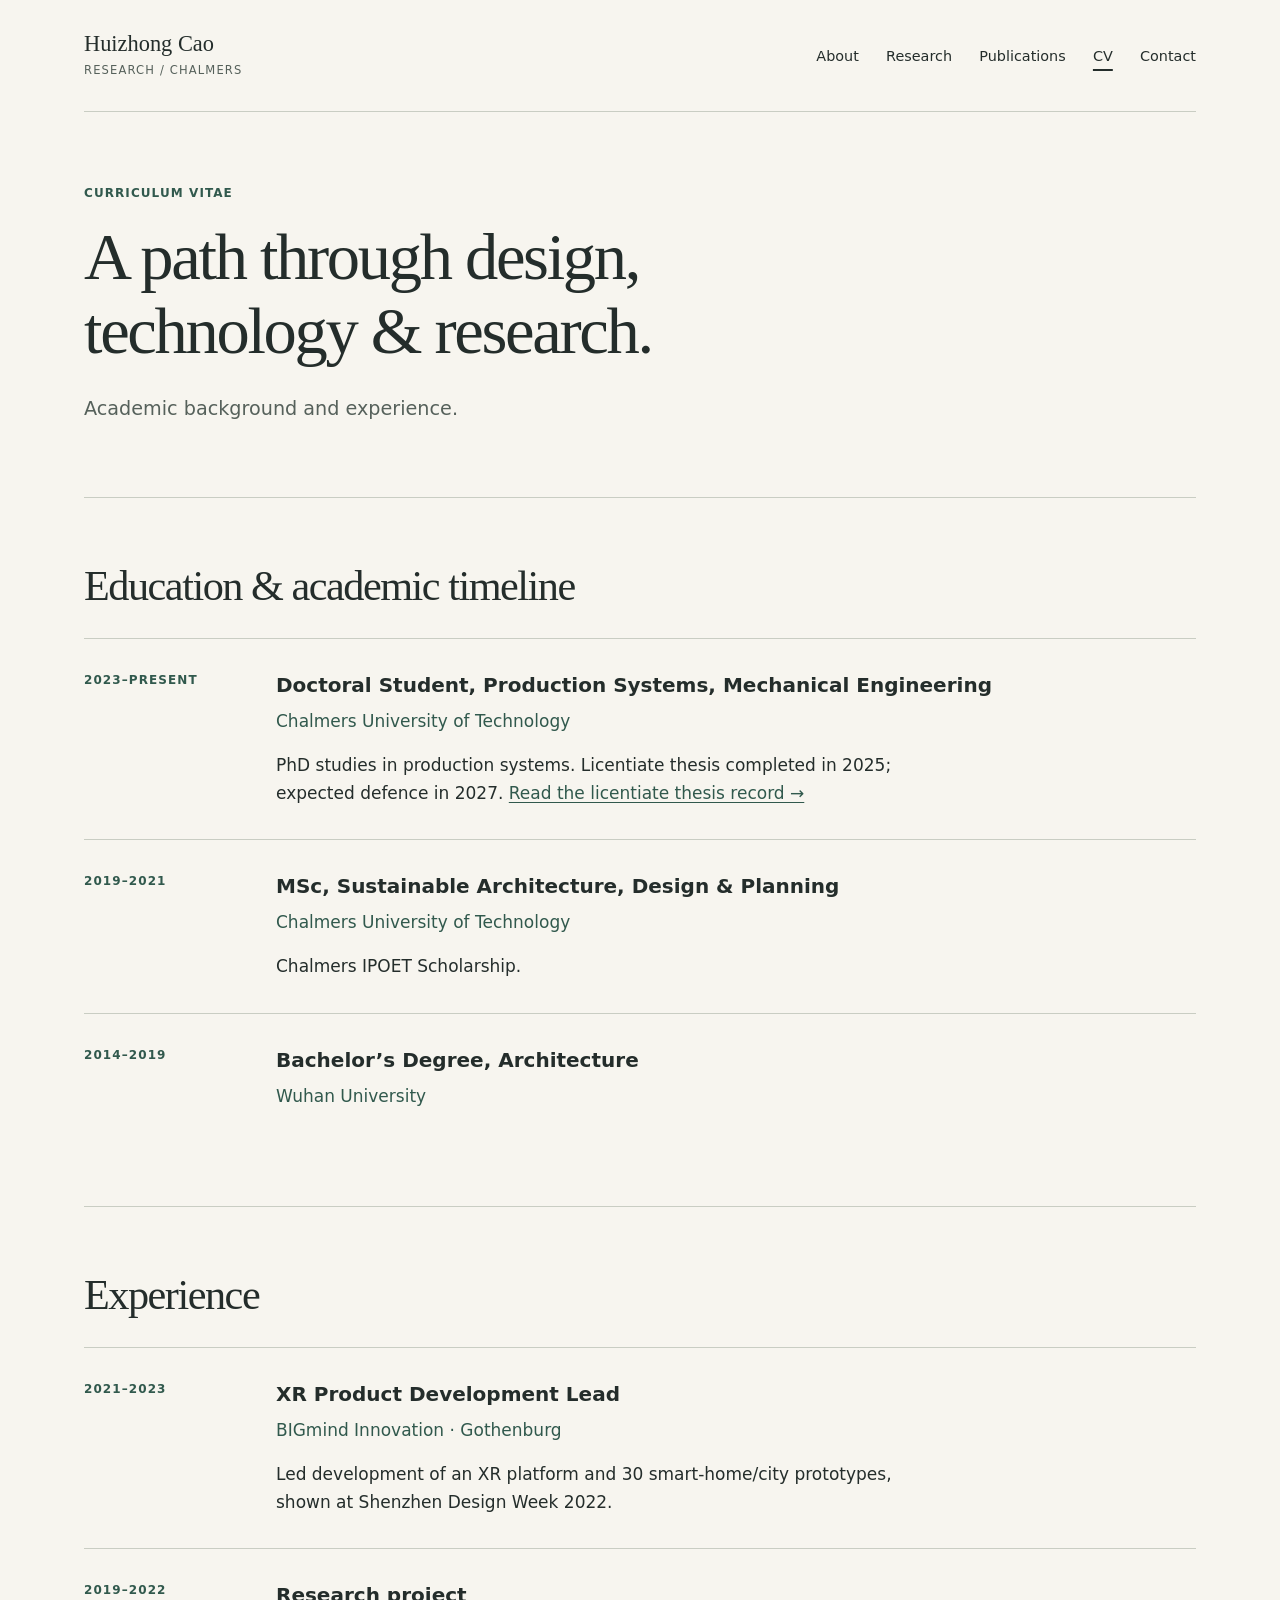
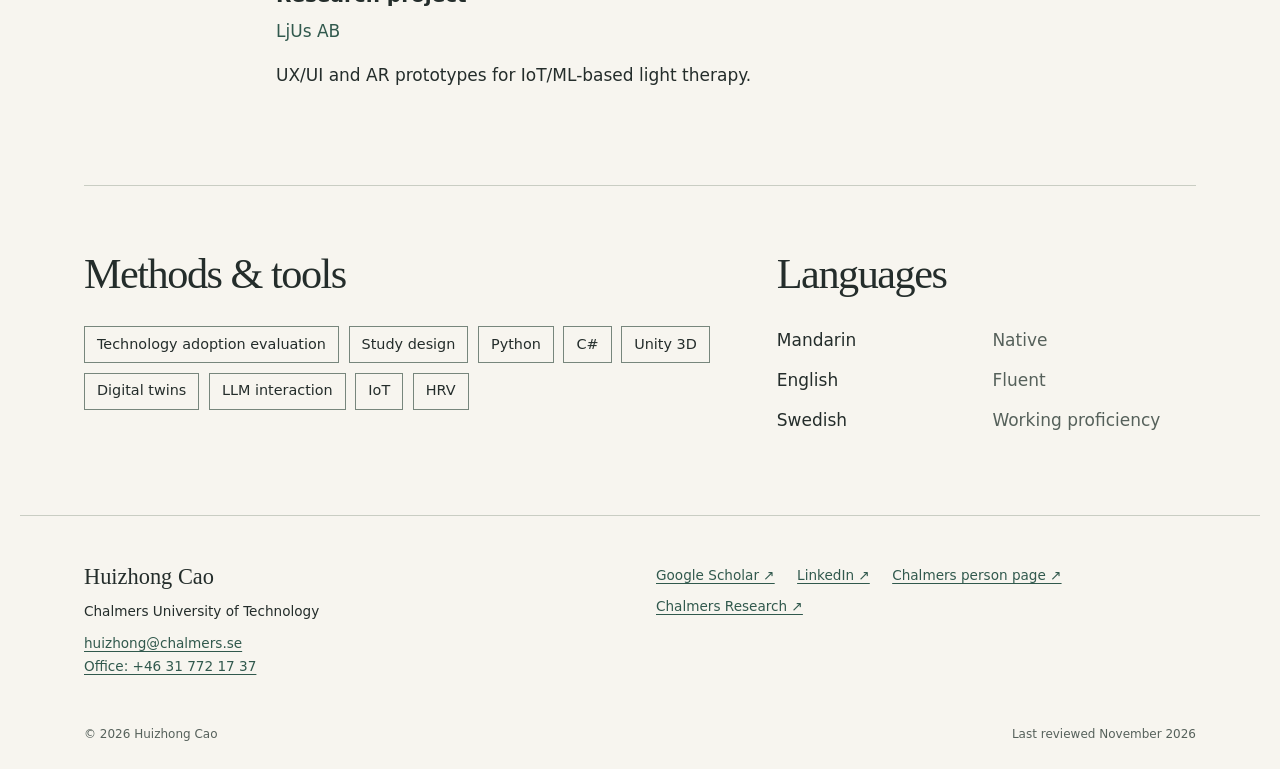
==== cv/index.html @ 4c6e6de2 "Redesign academic website as a lighter multi-page site" ====
<!doctype html>
<html lang="en"><head><meta charset="utf-8"><meta name="viewport" content="width=device-width, initial-scale=1">
<title>CV | Huizhong Cao</title><meta name="description" content="Huizhong Cao’s academic timeline, education, research and XR development experience, methods and languages."><link rel="canonical" href="https://diamondcao1996.github.io/cv/">
<meta property="og:title" content="CV | Huizhong Cao"><meta property="og:description" content="Huizhong Cao’s academic timeline, education, research and XR development experience, methods and languages."><meta property="og:url" content="https://diamondcao1996.github.io/cv/"><meta property="og:type" content="website"><meta property="og:image" content="https://diamondcao1996.github.io/assets/huizhong-cao.jpg"><meta property="og:image:alt" content="Portrait of Huizhong Cao">
<link rel="icon" href="/favicon.ico" sizes="32x32">
<link rel="stylesheet" href="/assets/site.css"><script src="/assets/site.js" defer></script><script type="application/ld+json">{"@context": "https://schema.org", "@graph": [{"@type": "Person", "@id": "https://diamondcao1996.github.io/#person", "name": "Huizhong Cao", "url": "https://diamondcao1996.github.io/", "image": "https://diamondcao1996.github.io/assets/huizhong-cao.jpg", "jobTitle": "Doctoral Student, Production Systems, Mechanical Engineering", "affiliation": {"@type": "Organization", "name": "Chalmers University of Technology"}, "email": "mailto:huizhong@chalmers.se", "sameAs": ["https://scholar.google.com/citations?user=7JIwY8oAAAAJ&hl=en", "https://www.linkedin.com/in/huizhongcao/", "https://www.chalmers.se/en/persons/huizhong/", "https://research.chalmers.se/en/person/huizhong"]}, {"@type": "WebSite", "url": "https://diamondcao1996.github.io/", "name": "Huizhong Cao"}]}</script></head>
<body><a class="skip-link" href="#main">Skip to content</a><header class="site-header"><div class="header-inner"><a class="brand" href="/">Huizhong Cao<span>Research / Chalmers</span></a><button class="menu-toggle" type="button" aria-expanded="false" aria-controls="primary-nav" hidden>Menu</button><nav id="primary-nav" aria-label="Main navigation"><ul><li><a href="/">About</a></li><li><a href="/research/">Research</a></li><li><a href="/publications/">Publications</a></li><li><a href="/cv/" aria-current="page">CV</a></li><li><a href="/#contact">Contact</a></li></ul></nav></div></header>
<main id="main" tabindex="-1"><section class="page-intro"><p class="eyebrow">Curriculum vitae</p><h1>A path through design,<br>technology &amp; research.</h1><p class="lead">Academic background and experience.</p></section><section class="section"><h2>Education &amp; academic timeline</h2><ol class="timeline"><li class="timeline-entry"><p class="eyebrow">2023–present</p><div><h3>Doctoral Student, Production Systems, Mechanical Engineering</h3><p class="organization">Chalmers University of Technology</p><p>PhD studies in production systems. Licentiate thesis completed in 2025; expected defence in 2027. <a href="https://research.chalmers.se/en/publication/548277">Read the licentiate thesis record →</a></p></div></li><li class="timeline-entry"><p class="eyebrow">2019–2021</p><div><h3>MSc, Sustainable Architecture, Design &amp; Planning</h3><p class="organization">Chalmers University of Technology</p><p>Chalmers IPOET Scholarship.</p></div></li><li class="timeline-entry"><p class="eyebrow">2014–2019</p><div><h3>Bachelor’s Degree, Architecture</h3><p class="organization">Wuhan University</p></div></li></ol></section><section class="section"><h2>Experience</h2><ol class="timeline"><li class="timeline-entry"><p class="eyebrow">2021–2023</p><div><h3>XR Product Development Lead</h3><p class="organization">BIGmind Innovation · Gothenburg</p><p>Led development of an XR platform and 30 smart-home/city prototypes, shown at Shenzhen Design Week 2022.</p></div></li><li class="timeline-entry"><p class="eyebrow">2019–2022</p><div><h3>Research project</h3><p class="organization">LjUs AB</p><p>UX/UI and AR prototypes for IoT/ML-based light therapy.</p></div></li></ol></section><section class="section skills"><div><h2>Methods &amp; tools</h2><ul class="skill-list"><li>Technology adoption evaluation</li><li>Study design</li><li>Python</li><li>C#</li><li>Unity 3D</li><li>Digital twins</li><li>LLM interaction</li><li>IoT</li><li>HRV</li></ul></div><div><h2>Languages</h2><dl><dt>Mandarin</dt><dd>Native</dd><dt>English</dt><dd>Fluent</dd><dt>Swedish</dt><dd>Working proficiency</dd></dl></div></section></main>
<footer class="site-footer"><div class="footer-grid"><div><a class="brand" href="/">Huizhong Cao</a><p>Chalmers University of Technology</p><a href="mailto:huizhong@chalmers.se">huizhong@chalmers.se</a><br><a href="tel:+46317721737">Office: +46 31 772 17 37</a></div><div><ul class="link-list"><li><a href="https://scholar.google.com/citations?user=7JIwY8oAAAAJ&amp;hl=en">Google Scholar ↗</a></li><li><a href="https://www.linkedin.com/in/huizhongcao/">LinkedIn ↗</a></li><li><a href="https://www.chalmers.se/en/persons/huizhong/">Chalmers person page ↗</a></li><li><a href="https://research.chalmers.se/en/person/huizhong">Chalmers Research ↗</a></li></ul></div></div><div class="footer-bottom"><span>© 2026 Huizhong Cao</span><span>Last reviewed November 2026</span></div></footer></body></html>
---- assets/site.css ----
:root{--paper:#f7f5ef;--ink:#242d2b;--muted:#56615b;--accent:#31594d;--line:#c9cdc3;--wash:#e9ede4}*{box-sizing:border-box}html{scroll-behavior:smooth;scroll-padding-top:2rem}body{margin:0;background:var(--paper);color:var(--ink);font:17px/1.65 system-ui,-apple-system,BlinkMacSystemFont,"Segoe UI",sans-serif}a{color:var(--accent);text-underline-offset:.2em;text-decoration-thickness:1px}a:hover{text-decoration-thickness:2px}a,button{touch-action:manipulation}a:focus-visible,button:focus-visible{outline:3px solid #98501c;outline-offset:5px}main:focus{outline:none}h1,h2,h3,h4,p,figure{margin:0}p+p{margin-top:1rem}h1,h2{font-family:Georgia,"Times New Roman",serif;font-weight:400;letter-spacing:-.035em;line-height:1.12}h1{font-size:clamp(2.65rem,5.2vw,4.75rem)}h2{font-size:clamp(2rem,3.3vw,3rem);margin-bottom:1.8rem}h3{font-size:1.25rem;line-height:1.4;font-weight:550}h4{font-size:1.2rem;line-height:1.5;font-weight:550}.site-header,main,.site-footer{max-width:1240px;margin:auto;padding-inline:clamp(1.25rem,5vw,4rem)}.header-inner{display:flex;align-items:center;justify-content:space-between;gap:2rem;min-height:112px;border-bottom:1px solid var(--line)}.brand{font:1.4rem Georgia,serif;text-decoration:none;color:var(--ink);white-space:nowrap}.brand span{display:block;font: .72rem/1.7 system-ui,sans-serif;letter-spacing:.1em;text-transform:uppercase;color:var(--muted);margin-top:.25rem}nav ul{display:flex;gap:1.7rem;list-style:none;padding:0;margin:0}nav a{font-size:.9rem;text-decoration:none;color:var(--ink);padding-block:.5rem}nav a[aria-current]{text-decoration:underline;text-decoration-thickness:2px;text-underline-offset:.5rem}.skip-link{position:absolute;top:0;left:1rem;transform:translateY(-150%);padding:.7rem 1rem;background:var(--ink);color:white;z-index:10}.skip-link:focus{transform:none}.hero{display:grid;grid-template-columns:1.65fr 1fr;gap:4rem;align-items:center;padding-block:5.5rem}.eyebrow{font-size:.75rem;font-weight:650;text-transform:uppercase;letter-spacing:.09em;color:var(--accent);margin-bottom:1rem}.lead{font-size:1.2rem;line-height:1.6;max-width:42rem;margin-top:1.6rem;color:var(--muted)}.role{font-size:.9rem;max-width:34rem;margin-top:1.5rem}.actions{display:flex;align-items:center;gap:1.5rem;flex-wrap:wrap;margin-top:2rem;font-size:.9rem}.button{display:inline-flex;gap:2rem;background:var(--accent);color:white;padding:.85rem 1.1rem;text-decoration:none}.portrait img{display:block;width:100%;height:auto;border-radius:48% 48% 2px 2px}.portrait figcaption{font-size:.75rem;color:var(--muted);margin-top:1rem}.section{padding-block:4rem;border-top:1px solid var(--line)}.about{display:grid;grid-template-columns:1fr 1fr;column-gap:4rem}.about>.eyebrow{grid-column:1/-1}.prose{max-width:48rem}.prose p{margin-bottom:1.2rem}.themes{display:grid;grid-template-columns:repeat(3,1fr);gap:2.5rem;margin-top:2.5rem}.themes h3{margin:1rem 0}.themes p{color:var(--muted);font-size:.95rem}.number{font:italic 1.5rem Georgia,serif;color:var(--accent)}.section-heading{display:flex;justify-content:space-between;align-items:baseline;gap:2rem}.section-heading>a{font-size:.9rem}.publication{padding-block:2rem;border-bottom:1px solid var(--line);max-width:58rem}.publication:last-child{border-bottom:0}.publication h3{font-family:Georgia,serif;font-weight:400;font-size:1.45rem;line-height:1.4;max-width:52rem}.authors{margin-top:.8rem;font-size:.95rem}.venue{font-size:.9rem;font-style:italic;color:var(--muted);margin-top:.3rem}.record-links{display:flex;gap:1.5rem;flex-wrap:wrap;font-size:.85rem;margin-top:1rem}.note{font-size:.9rem;border-left:3px solid var(--accent);padding-left:1rem;margin-top:1rem;color:var(--muted)}.contact{display:grid;grid-template-columns:1fr 1fr;gap:4rem}.contact p{max-width:28rem}.contact-email{font:clamp(1.2rem,2.4vw,1.8rem) Georgia,serif;overflow-wrap:anywhere}.link-list{display:flex;flex-wrap:wrap;gap:.5rem 1.4rem;list-style:none;padding:0;font-size:.85rem;margin-top:1.5rem}.site-footer{padding-block:3rem 1.5rem;border-top:1px solid var(--line);font-size:.85rem}.footer-grid{display:grid;grid-template-columns:1fr 1fr;gap:2rem}.footer-grid p{margin:.6rem 0}.footer-grid .link-list{margin-top:0;align-content:start}.footer-bottom{display:flex;justify-content:space-between;gap:1rem;color:var(--muted);font-size:.75rem;margin-top:3rem}.page-intro{padding-block:4.5rem}.page-intro .prose{margin-top:1.5rem;color:var(--muted)}.year-nav{display:flex;gap:2rem;margin-top:2rem}.year-nav a{text-decoration:underline}.group-heading{margin-top:3rem;margin-bottom:1rem;font-family:Georgia,serif;font-size:1.7rem}.projects{display:grid;grid-template-columns:1fr 1fr;gap:1.5rem}.project{padding:1.6rem;background:var(--wash);border-top:2px solid var(--accent)}.project h4{margin-bottom:1rem}.project h4 a{text-decoration:none;color:var(--ink)}.project h4 a:hover{text-decoration:underline}.project p:not(.eyebrow){font-size:.85rem}.muted{color:var(--muted)}.timeline{list-style:none;margin:0;padding:0}.timeline-entry{display:grid;grid-template-columns:160px 1fr;gap:2rem;border-top:1px solid var(--line);padding-block:2rem}.timeline-entry p:not(.eyebrow){max-width:42rem}.organization{color:var(--accent);margin-top:.5rem}.skills{display:grid;grid-template-columns:1.5fr 1fr;gap:4rem}.skill-list{display:flex;flex-wrap:wrap;gap:.6rem;list-style:none;padding:0}.skill-list li{border:1px solid #77867c;padding:.35rem .75rem;font-size:.9rem}dl{display:grid;grid-template-columns:1fr 1fr;gap:.75rem}dd{margin:0;color:var(--muted)}.menu-toggle{font:inherit;border:1px solid var(--accent);background:transparent;color:var(--ink);padding:.5rem .8rem;min-height:44px}
@media(max-width:900px){nav ul{gap:1rem}.hero{gap:2rem}.about,.contact{gap:2rem}.themes{gap:1.5rem}.hero h1{font-size:3rem}}
@media(max-width:700px){.header-inner{flex-wrap:wrap;gap:1rem;min-height:96px;padding-block:1rem}.brand{font-size:1.25rem}.menu-toggle:not([hidden]){display:block}#primary-nav{width:100%}#primary-nav ul{flex-wrap:wrap;gap:.5rem 1.5rem;padding-bottom:.5rem}#primary-nav a{display:block}.hero{grid-template-columns:1fr;padding-block:3rem;gap:2.5rem}.hero h1{font-size:clamp(2.65rem,10vw,3.8rem)}.portrait{max-width:340px;width:85%;justify-self:center}.section{padding-block:2.8rem}.about,.themes,.contact,.projects,.footer-grid,.skills{grid-template-columns:1fr}.themes{gap:2rem}.section-heading{display:block}.section-heading>a{display:inline-block;margin-bottom:1rem}.timeline-entry{grid-template-columns:1fr;gap:.25rem}.page-intro{padding-block:3rem}.footer-bottom{flex-direction:column;gap:.3rem}.contact{gap:2rem}.skills{gap:2rem}}
@media(prefers-reduced-motion:reduce){html{scroll-behavior:auto}*,*::before,*::after{animation:none!important;transition:none!important}}
@media print{.menu-toggle,.site-header nav,.skip-link{display:none!important}.hero{padding-block:2rem}.section{break-inside:avoid}body{font-size:11pt;background:white}.site-footer{margin-top:2rem}.page-intro{padding-block:2rem}a{color:inherit}}
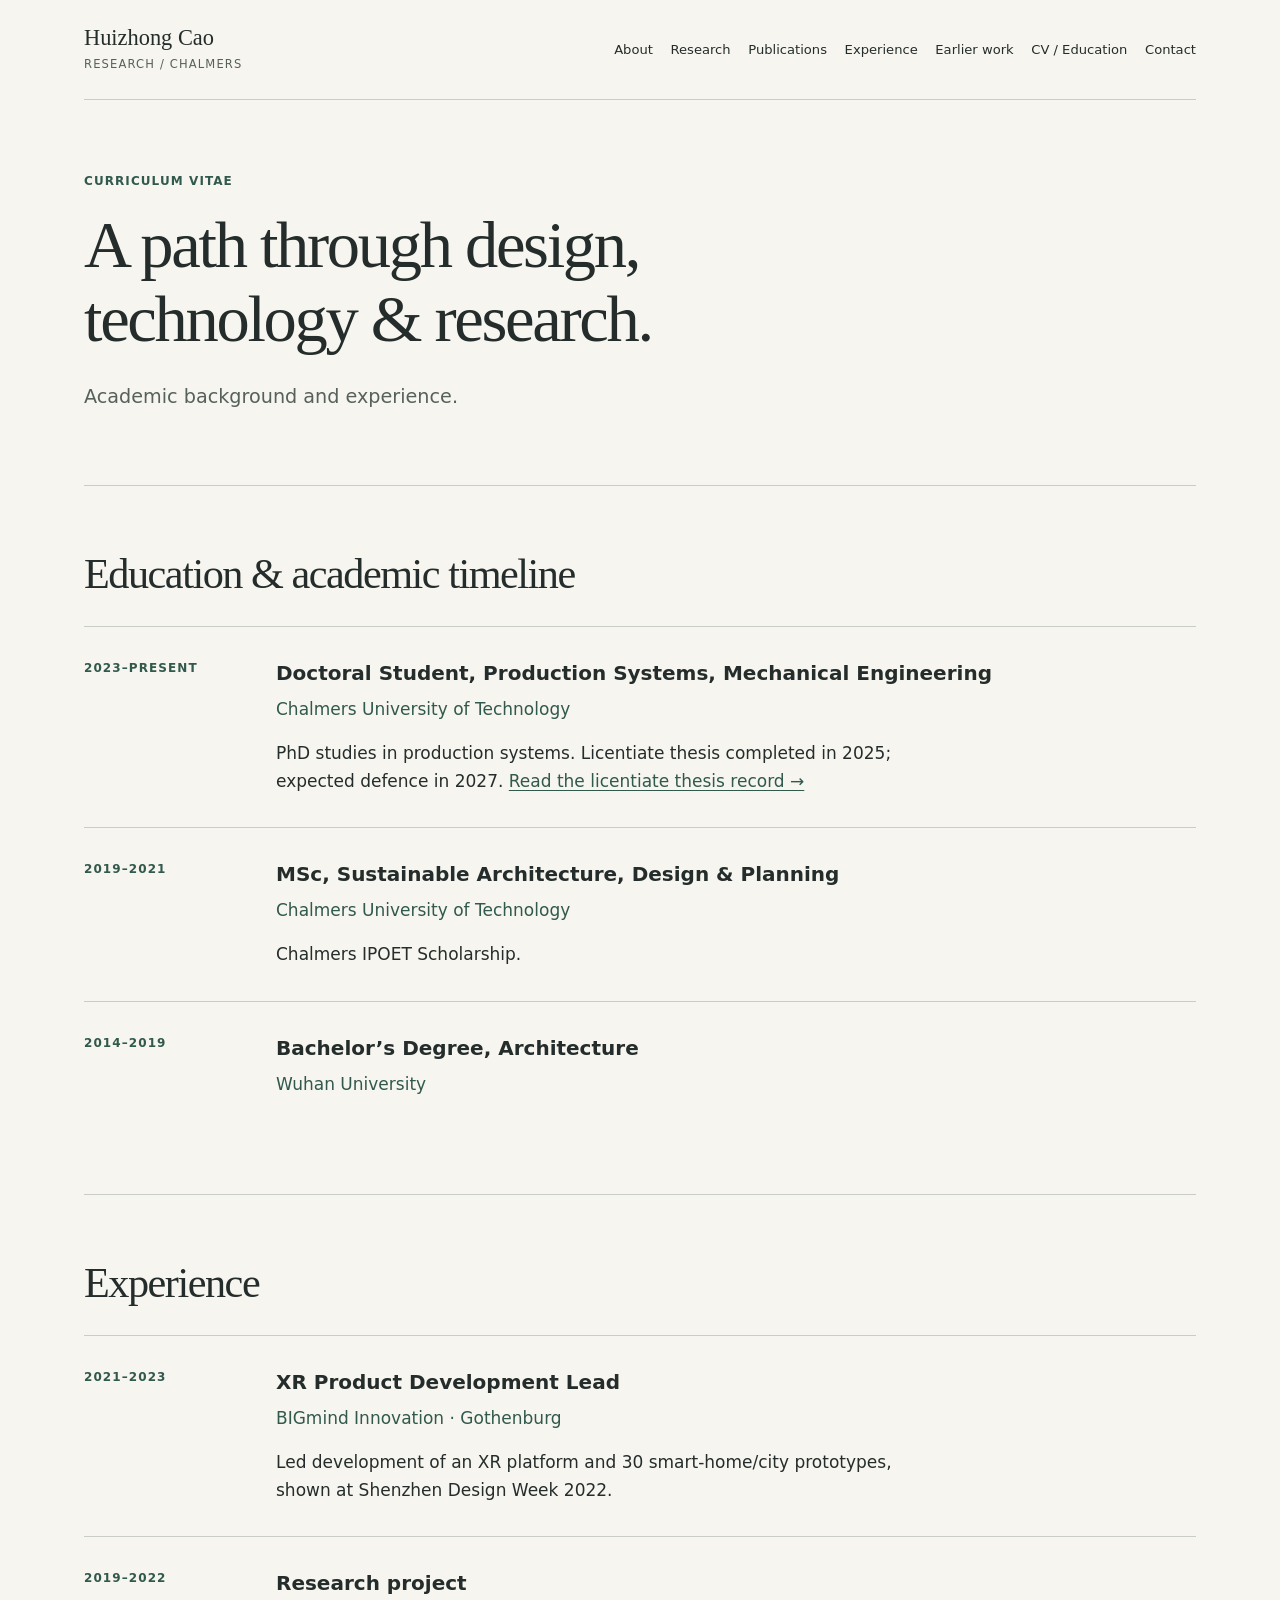
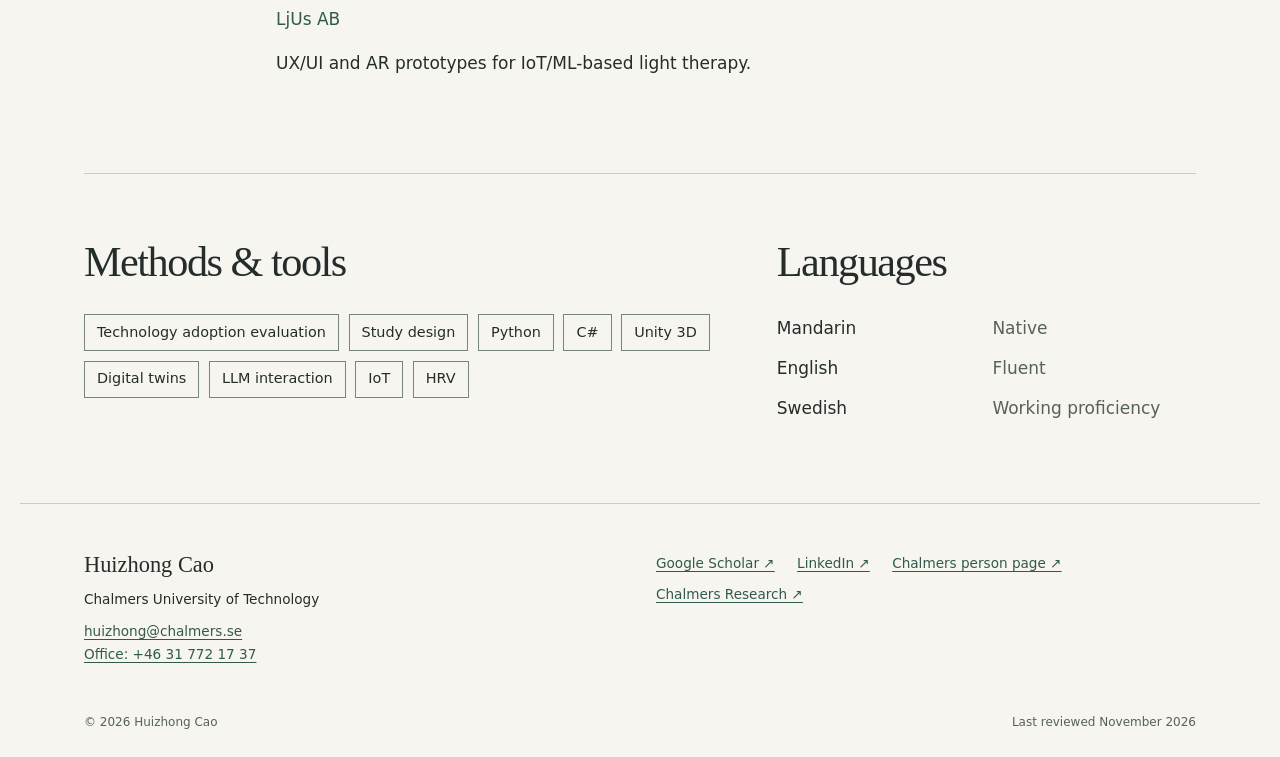
==== commit 6e5089f0: "Publish one-scroll academic homepage Combine research, publications, experience, earlier work, and C" ====
--- a/cv/index.html
+++ b/cv/index.html
@@ -1,9 +1,10 @@
-<!doctype html>
-<html lang="en"><head><meta charset="utf-8"><meta name="viewport" content="width=device-width, initial-scale=1">
-<title>CV | Huizhong Cao</title><meta name="description" content="Huizhong Cao’s academic timeline, education, research and XR development experience, methods and languages."><link rel="canonical" href="https://diamondcao1996.github.io/cv/">
-<meta property="og:title" content="CV | Huizhong Cao"><meta property="og:description" content="Huizhong Cao’s academic timeline, education, research and XR development experience, methods and languages."><meta property="og:url" content="https://diamondcao1996.github.io/cv/"><meta property="og:type" content="website"><meta property="og:image" content="https://diamondcao1996.github.io/assets/huizhong-cao.jpg"><meta property="og:image:alt" content="Portrait of Huizhong Cao">
-<link rel="icon" href="/favicon.ico" sizes="32x32">
-<link rel="stylesheet" href="/assets/site.css"><script src="/assets/site.js" defer></script><script type="application/ld+json">{"@context": "https://schema.org", "@graph": [{"@type": "Person", "@id": "https://diamondcao1996.github.io/#person", "name": "Huizhong Cao", "url": "https://diamondcao1996.github.io/", "image": "https://diamondcao1996.github.io/assets/huizhong-cao.jpg", "jobTitle": "Doctoral Student, Production Systems, Mechanical Engineering", "affiliation": {"@type": "Organization", "name": "Chalmers University of Technology"}, "email": "mailto:huizhong@chalmers.se", "sameAs": ["https://scholar.google.com/citations?user=7JIwY8oAAAAJ&hl=en", "https://www.linkedin.com/in/huizhongcao/", "https://www.chalmers.se/en/persons/huizhong/", "https://research.chalmers.se/en/person/huizhong"]}, {"@type": "WebSite", "url": "https://diamondcao1996.github.io/", "name": "Huizhong Cao"}]}</script></head>
-<body><a class="skip-link" href="#main">Skip to content</a><header class="site-header"><div class="header-inner"><a class="brand" href="/">Huizhong Cao<span>Research / Chalmers</span></a><button class="menu-toggle" type="button" aria-expanded="false" aria-controls="primary-nav" hidden>Menu</button><nav id="primary-nav" aria-label="Main navigation"><ul><li><a href="/">About</a></li><li><a href="/research/">Research</a></li><li><a href="/publications/">Publications</a></li><li><a href="/cv/" aria-current="page">CV</a></li><li><a href="/#contact">Contact</a></li></ul></nav></div></header>
-<main id="main" tabindex="-1"><section class="page-intro"><p class="eyebrow">Curriculum vitae</p><h1>A path through design,<br>technology &amp; research.</h1><p class="lead">Academic background and experience.</p></section><section class="section"><h2>Education &amp; academic timeline</h2><ol class="timeline"><li class="timeline-entry"><p class="eyebrow">2023–present</p><div><h3>Doctoral Student, Production Systems, Mechanical Engineering</h3><p class="organization">Chalmers University of Technology</p><p>PhD studies in production systems. Licentiate thesis completed in 2025; expected defence in 2027. <a href="https://research.chalmers.se/en/publication/548277">Read the licentiate thesis record →</a></p></div></li><li class="timeline-entry"><p class="eyebrow">2019–2021</p><div><h3>MSc, Sustainable Architecture, Design &amp; Planning</h3><p class="organization">Chalmers University of Technology</p><p>Chalmers IPOET Scholarship.</p></div></li><li class="timeline-entry"><p class="eyebrow">2014–2019</p><div><h3>Bachelor’s Degree, Architecture</h3><p class="organization">Wuhan University</p></div></li></ol></section><section class="section"><h2>Experience</h2><ol class="timeline"><li class="timeline-entry"><p class="eyebrow">2021–2023</p><div><h3>XR Product Development Lead</h3><p class="organization">BIGmind Innovation · Gothenburg</p><p>Led development of an XR platform and 30 smart-home/city prototypes, shown at Shenzhen Design Week 2022.</p></div></li><li class="timeline-entry"><p class="eyebrow">2019–2022</p><div><h3>Research project</h3><p class="organization">LjUs AB</p><p>UX/UI and AR prototypes for IoT/ML-based light therapy.</p></div></li></ol></section><section class="section skills"><div><h2>Methods &amp; tools</h2><ul class="skill-list"><li>Technology adoption evaluation</li><li>Study design</li><li>Python</li><li>C#</li><li>Unity 3D</li><li>Digital twins</li><li>LLM interaction</li><li>IoT</li><li>HRV</li></ul></div><div><h2>Languages</h2><dl><dt>Mandarin</dt><dd>Native</dd><dt>English</dt><dd>Fluent</dd><dt>Swedish</dt><dd>Working proficiency</dd></dl></div></section></main>
-<footer class="site-footer"><div class="footer-grid"><div><a class="brand" href="/">Huizhong Cao</a><p>Chalmers University of Technology</p><a href="mailto:huizhong@chalmers.se">huizhong@chalmers.se</a><br><a href="tel:+46317721737">Office: +46 31 772 17 37</a></div><div><ul class="link-list"><li><a href="https://scholar.google.com/citations?user=7JIwY8oAAAAJ&amp;hl=en">Google Scholar ↗</a></li><li><a href="https://www.linkedin.com/in/huizhongcao/">LinkedIn ↗</a></li><li><a href="https://www.chalmers.se/en/persons/huizhong/">Chalmers person page ↗</a></li><li><a href="https://research.chalmers.se/en/person/huizhong">Chalmers Research ↗</a></li></ul></div></div><div class="footer-bottom"><span>© 2026 Huizhong Cao</span><span>Last reviewed November 2026</span></div></footer></body></html>+<!DOCTYPE html>
+
+<html lang="en"><head><meta charset="utf-8"/><meta content="width=device-width, initial-scale=1" name="viewport"/>
+<title>CV | Huizhong Cao</title><meta content="Huizhong Cao’s academic timeline, education, research and XR development experience, methods and languages." name="description"/><link href="https://diamondcao1996.github.io/cv/" rel="canonical"/>
+<meta content="CV | Huizhong Cao" property="og:title"/><meta content="Huizhong Cao’s academic timeline, education, research and XR development experience, methods and languages." property="og:description"/><meta content="https://diamondcao1996.github.io/cv/" property="og:url"/><meta content="website" property="og:type"/><meta content="https://diamondcao1996.github.io/assets/huizhong-cao.jpg" property="og:image"/><meta content="Portrait of Huizhong Cao" property="og:image:alt"/>
+<link href="/favicon.ico" rel="icon" sizes="32x32"/>
+<link href="/assets/site.css" rel="stylesheet"/><script defer="" src="/assets/site.js"></script><script type="application/ld+json">{"@context": "https://schema.org", "@graph": [{"@type": "Person", "@id": "https://diamondcao1996.github.io/#person", "name": "Huizhong Cao", "url": "https://diamondcao1996.github.io/", "image": "https://diamondcao1996.github.io/assets/huizhong-cao.jpg", "jobTitle": "Doctoral Student, Production Systems, Mechanical Engineering", "affiliation": {"@type": "Organization", "name": "Chalmers University of Technology"}, "email": "mailto:huizhong@chalmers.se", "sameAs": ["https://scholar.google.com/citations?user=7JIwY8oAAAAJ&hl=en", "https://www.linkedin.com/in/huizhongcao/", "https://www.chalmers.se/en/persons/huizhong/", "https://research.chalmers.se/en/person/huizhong"]}, {"@type": "WebSite", "url": "https://diamondcao1996.github.io/", "name": "Huizhong Cao"}]}</script></head>
+<body><a class="skip-link" href="#main">Skip to content</a><header class="site-header"><div class="header-inner"><a class="brand" href="/">Huizhong Cao<span>Research / Chalmers</span></a><button aria-controls="primary-nav" aria-expanded="false" class="menu-toggle" hidden="" type="button">Menu</button><nav aria-label="Main navigation" id="primary-nav"><ul><li><a href="/#about">About</a></li><li><a href="/#research">Research</a></li><li><a href="/#publications">Publications</a></li><li><a href="/#experience">Experience</a></li><li><a href="/#portfolio">Earlier work</a></li><li><a href="/#education">CV / Education</a></li><li><a href="/#contact">Contact</a></li></ul></nav></div></header>
+<main id="main" tabindex="-1"><section class="page-intro"><p class="eyebrow">Curriculum vitae</p><h1>A path through design,<br/>technology &amp; research.</h1><p class="lead">Academic background and experience.</p></section><section class="section"><h2>Education &amp; academic timeline</h2><ol class="timeline"><li class="timeline-entry"><p class="eyebrow">2023–present</p><div><h3>Doctoral Student, Production Systems, Mechanical Engineering</h3><p class="organization">Chalmers University of Technology</p><p>PhD studies in production systems. Licentiate thesis completed in 2025; expected defence in 2027. <a href="https://research.chalmers.se/en/publication/548277">Read the licentiate thesis record →</a></p></div></li><li class="timeline-entry"><p class="eyebrow">2019–2021</p><div><h3>MSc, Sustainable Architecture, Design &amp; Planning</h3><p class="organization">Chalmers University of Technology</p><p>Chalmers IPOET Scholarship.</p></div></li><li class="timeline-entry"><p class="eyebrow">2014–2019</p><div><h3>Bachelor’s Degree, Architecture</h3><p class="organization">Wuhan University</p></div></li></ol></section><section class="section"><h2>Experience</h2><ol class="timeline"><li class="timeline-entry"><p class="eyebrow">2021–2023</p><div><h3>XR Product Development Lead</h3><p class="organization">BIGmind Innovation · Gothenburg</p><p>Led development of an XR platform and 30 smart-home/city prototypes, shown at Shenzhen Design Week 2022.</p></div></li><li class="timeline-entry"><p class="eyebrow">2019–2022</p><div><h3>Research project</h3><p class="organization">LjUs AB</p><p>UX/UI and AR prototypes for IoT/ML-based light therapy.</p></div></li></ol></section><section class="section skills"><div><h2>Methods &amp; tools</h2><ul class="skill-list"><li>Technology adoption evaluation</li><li>Study design</li><li>Python</li><li>C#</li><li>Unity 3D</li><li>Digital twins</li><li>LLM interaction</li><li>IoT</li><li>HRV</li></ul></div><div><h2>Languages</h2><dl><dt>Mandarin</dt><dd>Native</dd><dt>English</dt><dd>Fluent</dd><dt>Swedish</dt><dd>Working proficiency</dd></dl></div></section></main>
+<footer class="site-footer"><div class="footer-grid"><div><a class="brand" href="/">Huizhong Cao</a><p>Chalmers University of Technology</p><a href="mailto:huizhong@chalmers.se">huizhong@chalmers.se</a><br/><a href="tel:+46317721737">Office: +46 31 772 17 37</a></div><div><ul class="link-list"><li><a href="https://scholar.google.com/citations?user=7JIwY8oAAAAJ&amp;hl=en">Google Scholar ↗</a></li><li><a href="https://www.linkedin.com/in/huizhongcao/">LinkedIn ↗</a></li><li><a href="https://www.chalmers.se/en/persons/huizhong/">Chalmers person page ↗</a></li><li><a href="https://research.chalmers.se/en/person/huizhong">Chalmers Research ↗</a></li></ul></div></div><div class="footer-bottom"><span>© 2026 Huizhong Cao</span><span>Last reviewed November 2026</span></div></footer></body></html>
--- a/assets/site.css
+++ b/assets/site.css
@@ -4,3 +4,32 @@
 @media(max-width:700px){.header-inner{flex-wrap:wrap;gap:1rem;min-height:96px;padding-block:1rem}.brand{font-size:1.25rem}.menu-toggle:not([hidden]){display:block}#primary-nav{width:100%}#primary-nav ul{flex-wrap:wrap;gap:.5rem 1.5rem;padding-bottom:.5rem}#primary-nav a{display:block}.hero{grid-template-columns:1fr;padding-block:3rem;gap:2.5rem}.hero h1{font-size:clamp(2.65rem,10vw,3.8rem)}.portrait{max-width:340px;width:85%;justify-self:center}.section{padding-block:2.8rem}.about,.themes,.contact,.projects,.footer-grid,.skills{grid-template-columns:1fr}.themes{gap:2rem}.section-heading{display:block}.section-heading>a{display:inline-block;margin-bottom:1rem}.timeline-entry{grid-template-columns:1fr;gap:.25rem}.page-intro{padding-block:3rem}.footer-bottom{flex-direction:column;gap:.3rem}.contact{gap:2rem}.skills{gap:2rem}}
 @media(prefers-reduced-motion:reduce){html{scroll-behavior:auto}*,*::before,*::after{animation:none!important;transition:none!important}}
 @media print{.menu-toggle,.site-header nav,.skip-link{display:none!important}.hero{padding-block:2rem}.section{break-inside:avoid}body{font-size:11pt;background:white}.site-footer{margin-top:2rem}.page-intro{padding-block:2rem}a{color:inherit}}
+/* One-page overview: compact records and a navigation that fits the full outline. */
+html{scroll-padding-top:8rem}
+[id]{scroll-margin-top:1rem}
+.site-header{position:sticky;top:0;z-index:5;background:var(--paper)}
+.header-inner{gap:1.5rem;min-height:100px}
+#primary-nav ul{gap:.35rem 1.1rem;flex-wrap:wrap;justify-content:flex-end}
+#primary-nav a{display:inline-block;font-size:.82rem}
+.hero-timeline{font-size:.8rem;color:var(--muted);margin-top:.8rem;max-width:35rem}
+.hero-timeline span{padding-inline:.25rem}
+.home-publications>.publication{padding-block:1.4rem;max-width:none}
+.home-publications>.publication h3{font-size:1.3rem}
+.library-intro{font-size:.9rem;max-width:52rem}
+.compact-year{display:grid;grid-template-columns:5rem minmax(0,1fr);column-gap:1.5rem;margin-top:2rem}
+.compact-year>h4{font:1.5rem Georgia,serif;padding-top:1.1rem}
+.publication-compact{grid-column:2;max-width:none;padding-block:1rem}
+.publication-compact h5{font:500 1rem/1.5 system-ui,sans-serif;margin:0;max-width:56rem}
+.publication-compact .eyebrow{font-size:.68rem;margin-bottom:.35rem}
+.publication-compact .authors,.publication-compact .venue{font-size:.8rem;margin-top:.3rem}
+.publication-compact .record-links{font-size:.8rem;margin-top:.4rem;gap:1rem}
+.publication-compact .note{font-size:.8rem;margin-top:.5rem}
+.more-link{margin-top:2rem;font-size:.9rem}
+.portfolio-grid{display:grid;grid-template-columns:repeat(2,minmax(0,1fr));gap:0 2rem;margin-top:2rem}
+.portfolio-card{padding:1.5rem 0;border-top:1px solid var(--line)}
+.portfolio-card h3{font:400 1.3rem/1.4 Georgia,serif}
+.portfolio-card p{font-size:.9rem;color:var(--muted);margin-top:.6rem;max-width:32rem}
+#experience .timeline-entry,#education .timeline-entry{padding-block:1.5rem}
+@media(min-width:701px) and (max-width:1050px){.header-inner{align-items:flex-start;padding-block:1rem}#primary-nav{max-width:30rem}}
+@media(max-width:700px){html{scroll-padding-top:7rem}.site-header:has(.menu-toggle[aria-expanded="true"]){position:relative}#primary-nav ul{justify-content:flex-start}#primary-nav a{font-size:.9rem;min-height:44px}.compact-year{grid-template-columns:1fr}.compact-year>h4{padding-bottom:.5rem}.publication-compact{grid-column:1}.portfolio-grid{grid-template-columns:1fr}.hero-timeline{line-height:1.8}.home-publications>.publication h3{font-size:1.2rem}}
+@media print{.site-header{position:static}.home-publications,#projects,#portfolio{break-inside:auto}.publication,.project,.portfolio-card{break-inside:avoid}}
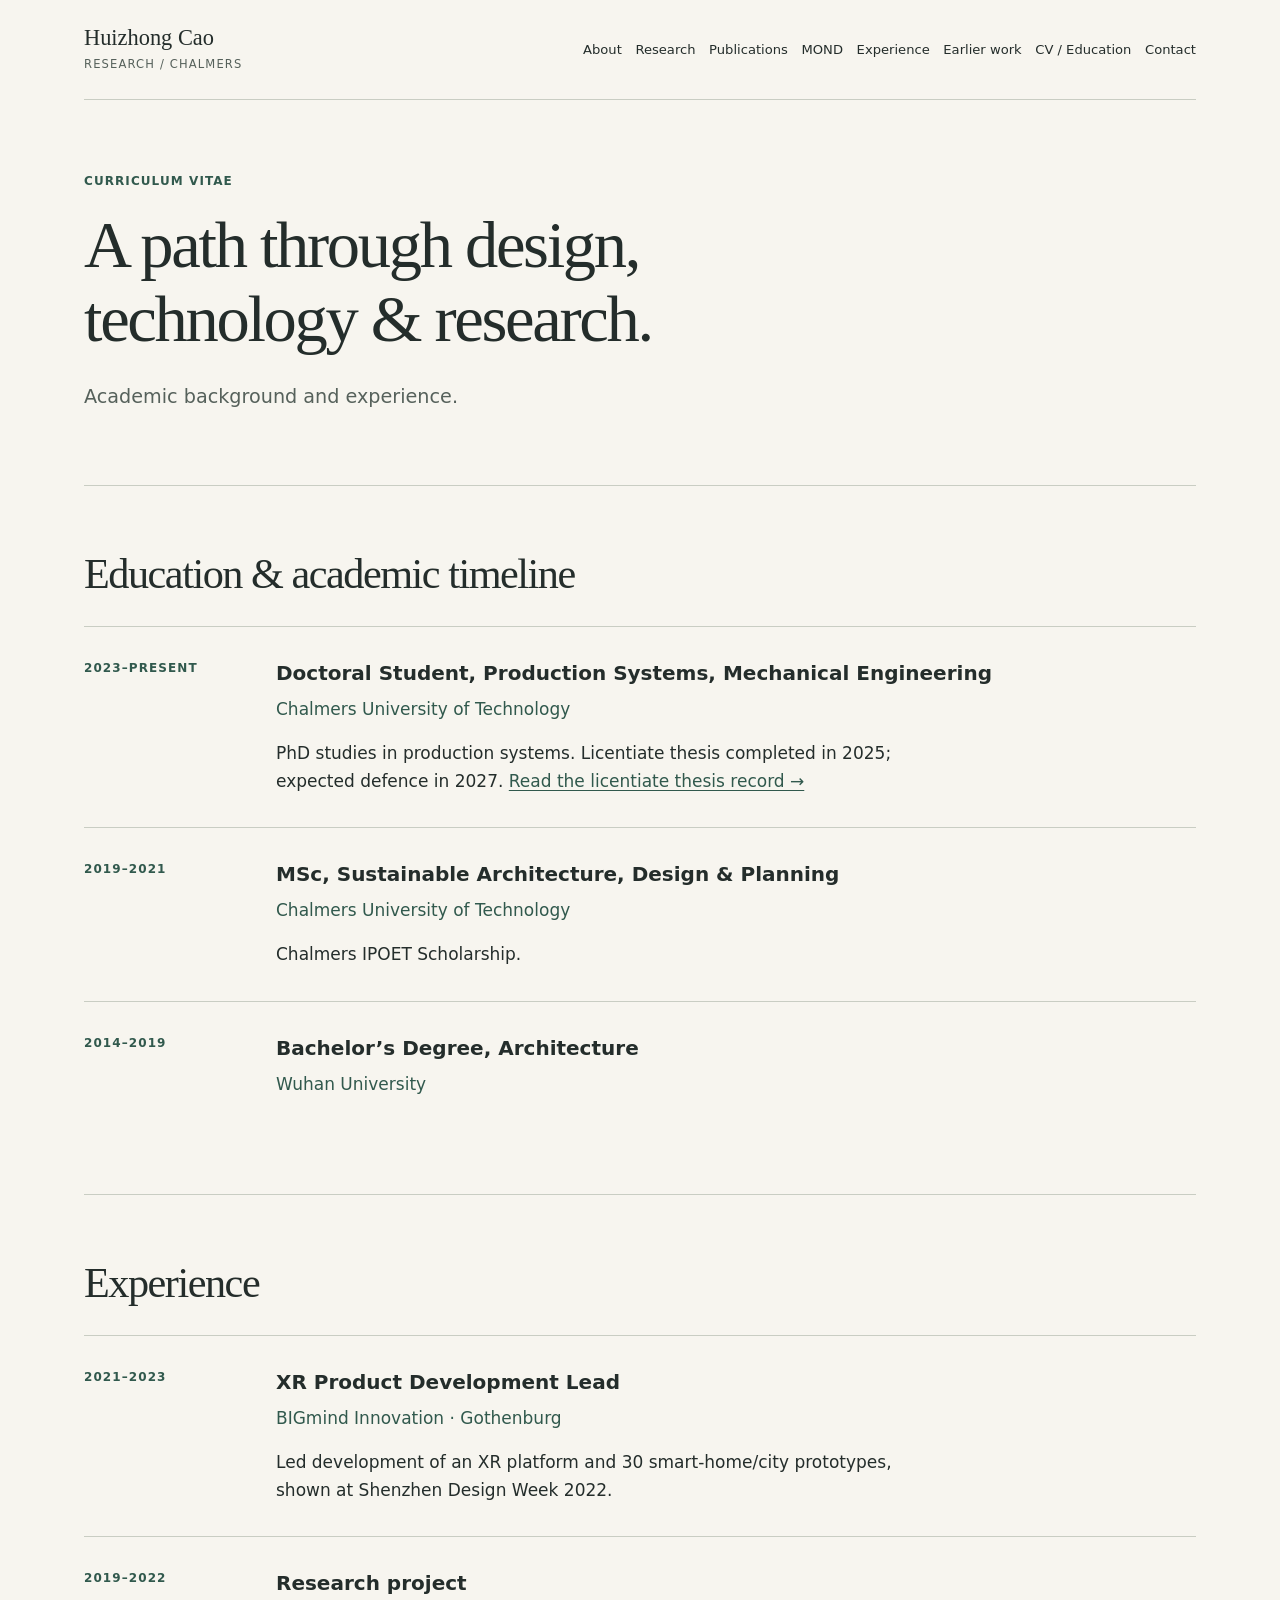
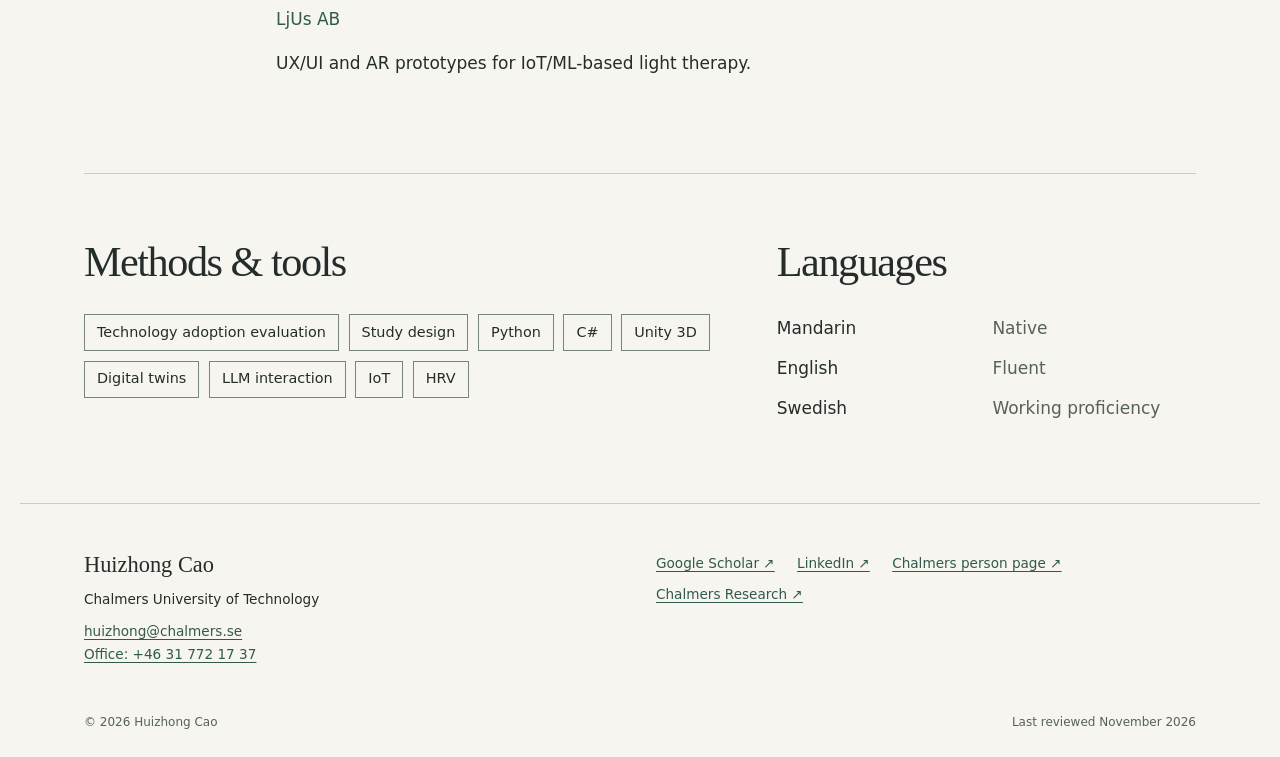
==== commit c5bb0270: "Add MOND research project and project websites Present MOND as exploratory research with a hardware " ====
--- a/cv/index.html
+++ b/cv/index.html
@@ -5,6 +5,6 @@
 <meta content="CV | Huizhong Cao" property="og:title"/><meta content="Huizhong Cao’s academic timeline, education, research and XR development experience, methods and languages." property="og:description"/><meta content="https://diamondcao1996.github.io/cv/" property="og:url"/><meta content="website" property="og:type"/><meta content="https://diamondcao1996.github.io/assets/huizhong-cao.jpg" property="og:image"/><meta content="Portrait of Huizhong Cao" property="og:image:alt"/>
 <link href="/favicon.ico" rel="icon" sizes="32x32"/>
 <link href="/assets/site.css" rel="stylesheet"/><script defer="" src="/assets/site.js"></script><script type="application/ld+json">{"@context": "https://schema.org", "@graph": [{"@type": "Person", "@id": "https://diamondcao1996.github.io/#person", "name": "Huizhong Cao", "url": "https://diamondcao1996.github.io/", "image": "https://diamondcao1996.github.io/assets/huizhong-cao.jpg", "jobTitle": "Doctoral Student, Production Systems, Mechanical Engineering", "affiliation": {"@type": "Organization", "name": "Chalmers University of Technology"}, "email": "mailto:huizhong@chalmers.se", "sameAs": ["https://scholar.google.com/citations?user=7JIwY8oAAAAJ&hl=en", "https://www.linkedin.com/in/huizhongcao/", "https://www.chalmers.se/en/persons/huizhong/", "https://research.chalmers.se/en/person/huizhong"]}, {"@type": "WebSite", "url": "https://diamondcao1996.github.io/", "name": "Huizhong Cao"}]}</script></head>
-<body><a class="skip-link" href="#main">Skip to content</a><header class="site-header"><div class="header-inner"><a class="brand" href="/">Huizhong Cao<span>Research / Chalmers</span></a><button aria-controls="primary-nav" aria-expanded="false" class="menu-toggle" hidden="" type="button">Menu</button><nav aria-label="Main navigation" id="primary-nav"><ul><li><a href="/#about">About</a></li><li><a href="/#research">Research</a></li><li><a href="/#publications">Publications</a></li><li><a href="/#experience">Experience</a></li><li><a href="/#portfolio">Earlier work</a></li><li><a href="/#education">CV / Education</a></li><li><a href="/#contact">Contact</a></li></ul></nav></div></header>
+<body><a class="skip-link" href="#main">Skip to content</a><header class="site-header"><div class="header-inner"><a class="brand" href="/">Huizhong Cao<span>Research / Chalmers</span></a><button aria-controls="primary-nav" aria-expanded="false" class="menu-toggle" hidden="" type="button">Menu</button><nav aria-label="Main navigation" id="primary-nav"><ul><li><a href="/#about">About</a></li><li><a href="/#research">Research</a></li><li><a href="/#publications">Publications</a></li><li><a href="/#mond">MOND</a></li><li><a href="/#experience">Experience</a></li><li><a href="/#portfolio">Earlier work</a></li><li><a href="/#education">CV / Education</a></li><li><a href="/#contact">Contact</a></li></ul></nav></div></header>
 <main id="main" tabindex="-1"><section class="page-intro"><p class="eyebrow">Curriculum vitae</p><h1>A path through design,<br/>technology &amp; research.</h1><p class="lead">Academic background and experience.</p></section><section class="section"><h2>Education &amp; academic timeline</h2><ol class="timeline"><li class="timeline-entry"><p class="eyebrow">2023–present</p><div><h3>Doctoral Student, Production Systems, Mechanical Engineering</h3><p class="organization">Chalmers University of Technology</p><p>PhD studies in production systems. Licentiate thesis completed in 2025; expected defence in 2027. <a href="https://research.chalmers.se/en/publication/548277">Read the licentiate thesis record →</a></p></div></li><li class="timeline-entry"><p class="eyebrow">2019–2021</p><div><h3>MSc, Sustainable Architecture, Design &amp; Planning</h3><p class="organization">Chalmers University of Technology</p><p>Chalmers IPOET Scholarship.</p></div></li><li class="timeline-entry"><p class="eyebrow">2014–2019</p><div><h3>Bachelor’s Degree, Architecture</h3><p class="organization">Wuhan University</p></div></li></ol></section><section class="section"><h2>Experience</h2><ol class="timeline"><li class="timeline-entry"><p class="eyebrow">2021–2023</p><div><h3>XR Product Development Lead</h3><p class="organization">BIGmind Innovation · Gothenburg</p><p>Led development of an XR platform and 30 smart-home/city prototypes, shown at Shenzhen Design Week 2022.</p></div></li><li class="timeline-entry"><p class="eyebrow">2019–2022</p><div><h3>Research project</h3><p class="organization">LjUs AB</p><p>UX/UI and AR prototypes for IoT/ML-based light therapy.</p></div></li></ol></section><section class="section skills"><div><h2>Methods &amp; tools</h2><ul class="skill-list"><li>Technology adoption evaluation</li><li>Study design</li><li>Python</li><li>C#</li><li>Unity 3D</li><li>Digital twins</li><li>LLM interaction</li><li>IoT</li><li>HRV</li></ul></div><div><h2>Languages</h2><dl><dt>Mandarin</dt><dd>Native</dd><dt>English</dt><dd>Fluent</dd><dt>Swedish</dt><dd>Working proficiency</dd></dl></div></section></main>
 <footer class="site-footer"><div class="footer-grid"><div><a class="brand" href="/">Huizhong Cao</a><p>Chalmers University of Technology</p><a href="mailto:huizhong@chalmers.se">huizhong@chalmers.se</a><br/><a href="tel:+46317721737">Office: +46 31 772 17 37</a></div><div><ul class="link-list"><li><a href="https://scholar.google.com/citations?user=7JIwY8oAAAAJ&amp;hl=en">Google Scholar ↗</a></li><li><a href="https://www.linkedin.com/in/huizhongcao/">LinkedIn ↗</a></li><li><a href="https://www.chalmers.se/en/persons/huizhong/">Chalmers person page ↗</a></li><li><a href="https://research.chalmers.se/en/person/huizhong">Chalmers Research ↗</a></li></ul></div></div><div class="footer-bottom"><span>© 2026 Huizhong Cao</span><span>Last reviewed November 2026</span></div></footer></body></html>
--- a/assets/site.css
+++ b/assets/site.css
@@ -9,7 +9,7 @@
 [id]{scroll-margin-top:1rem}
 .site-header{position:sticky;top:0;z-index:5;background:var(--paper)}
 .header-inner{gap:1.5rem;min-height:100px}
-#primary-nav ul{gap:.35rem 1.1rem;flex-wrap:wrap;justify-content:flex-end}
+#primary-nav ul{gap:.35rem .85rem;flex-wrap:wrap;justify-content:flex-end}
 #primary-nav a{display:inline-block;font-size:.82rem}
 .hero-timeline{font-size:.8rem;color:var(--muted);margin-top:.8rem;max-width:35rem}
 .hero-timeline span{padding-inline:.25rem}
@@ -33,3 +33,6 @@
 @media(min-width:701px) and (max-width:1050px){.header-inner{align-items:flex-start;padding-block:1rem}#primary-nav{max-width:30rem}}
 @media(max-width:700px){html{scroll-padding-top:7rem}.site-header:has(.menu-toggle[aria-expanded="true"]){position:relative}#primary-nav ul{justify-content:flex-start}#primary-nav a{font-size:.9rem;min-height:44px}.compact-year{grid-template-columns:1fr}.compact-year>h4{padding-bottom:.5rem}.publication-compact{grid-column:1}.portfolio-grid{grid-template-columns:1fr}.hero-timeline{line-height:1.8}.home-publications>.publication h3{font-size:1.2rem}}
 @media print{.site-header{position:static}.home-publications,#projects,#portfolio{break-inside:auto}.publication,.project,.portfolio-card{break-inside:avoid}}
+
+/* Allow the website directory to flow across printed pages. */
+@media print{#websites{break-inside:auto}}
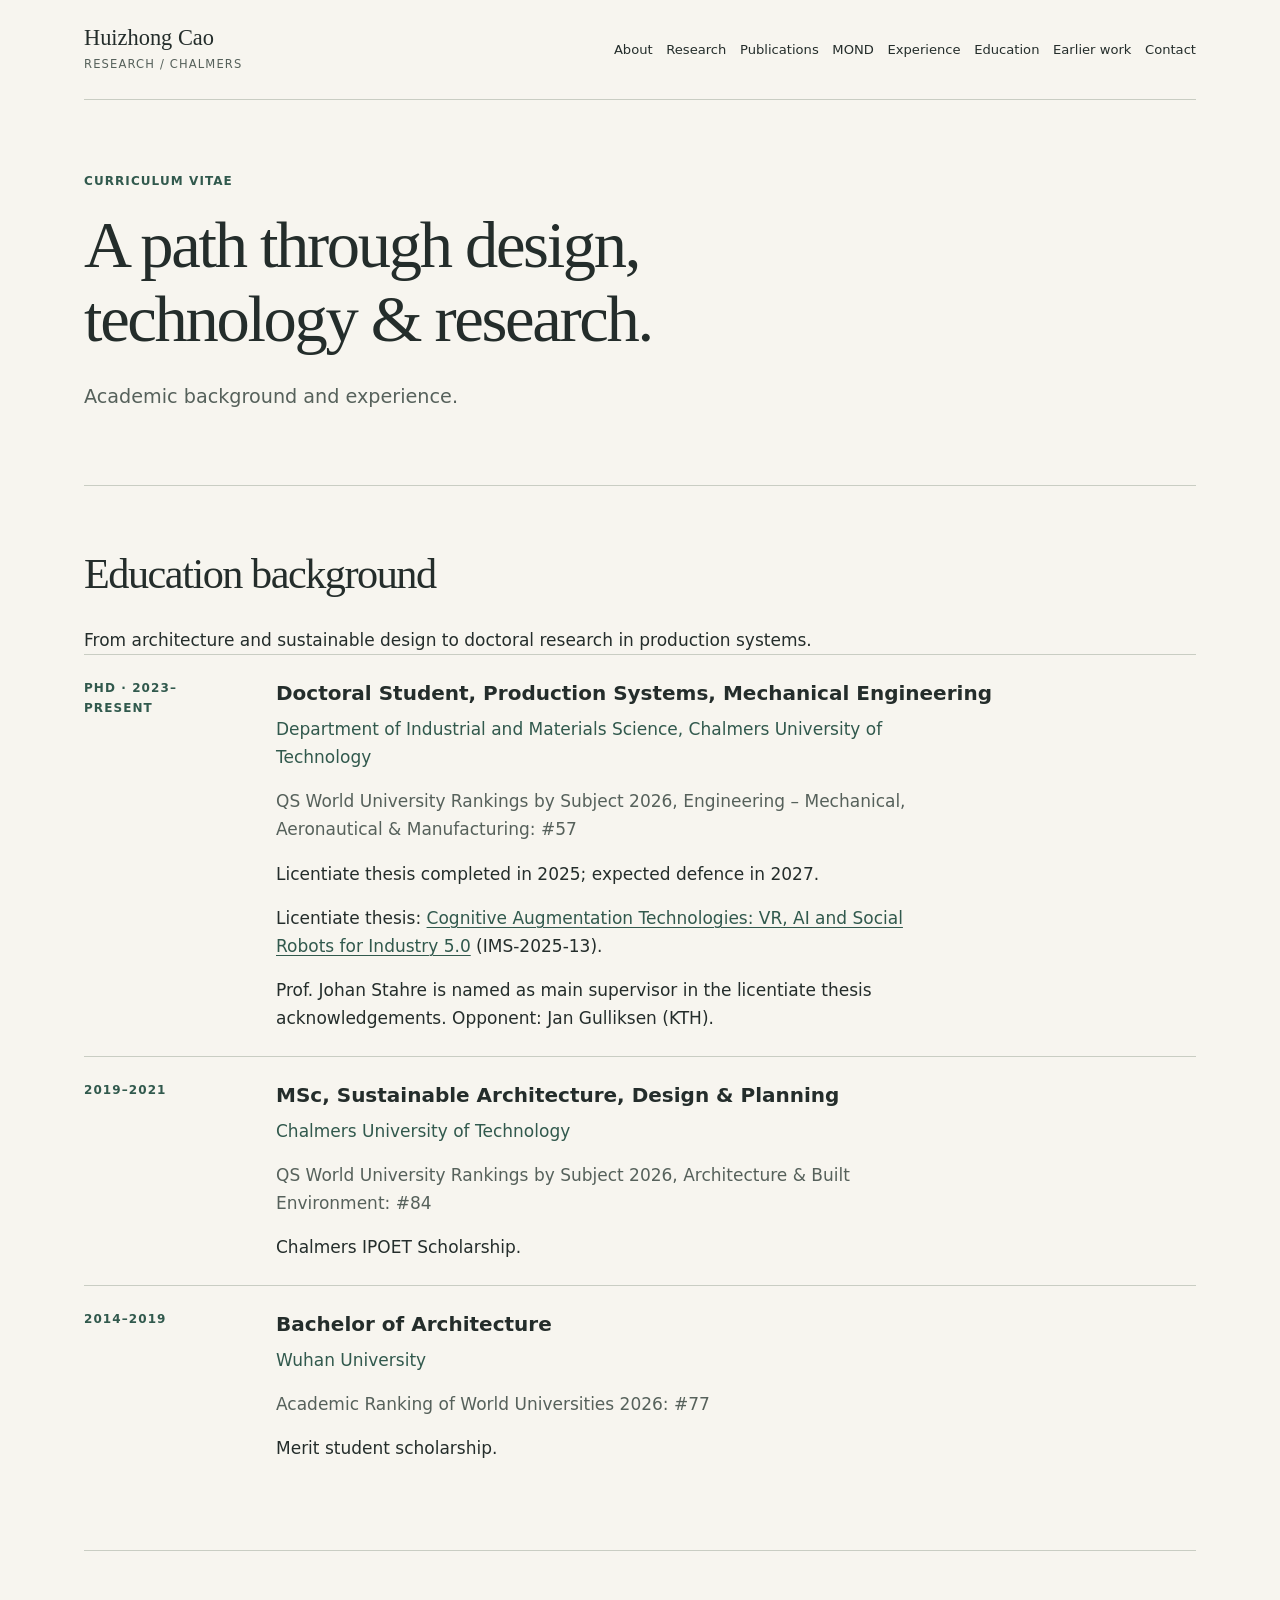
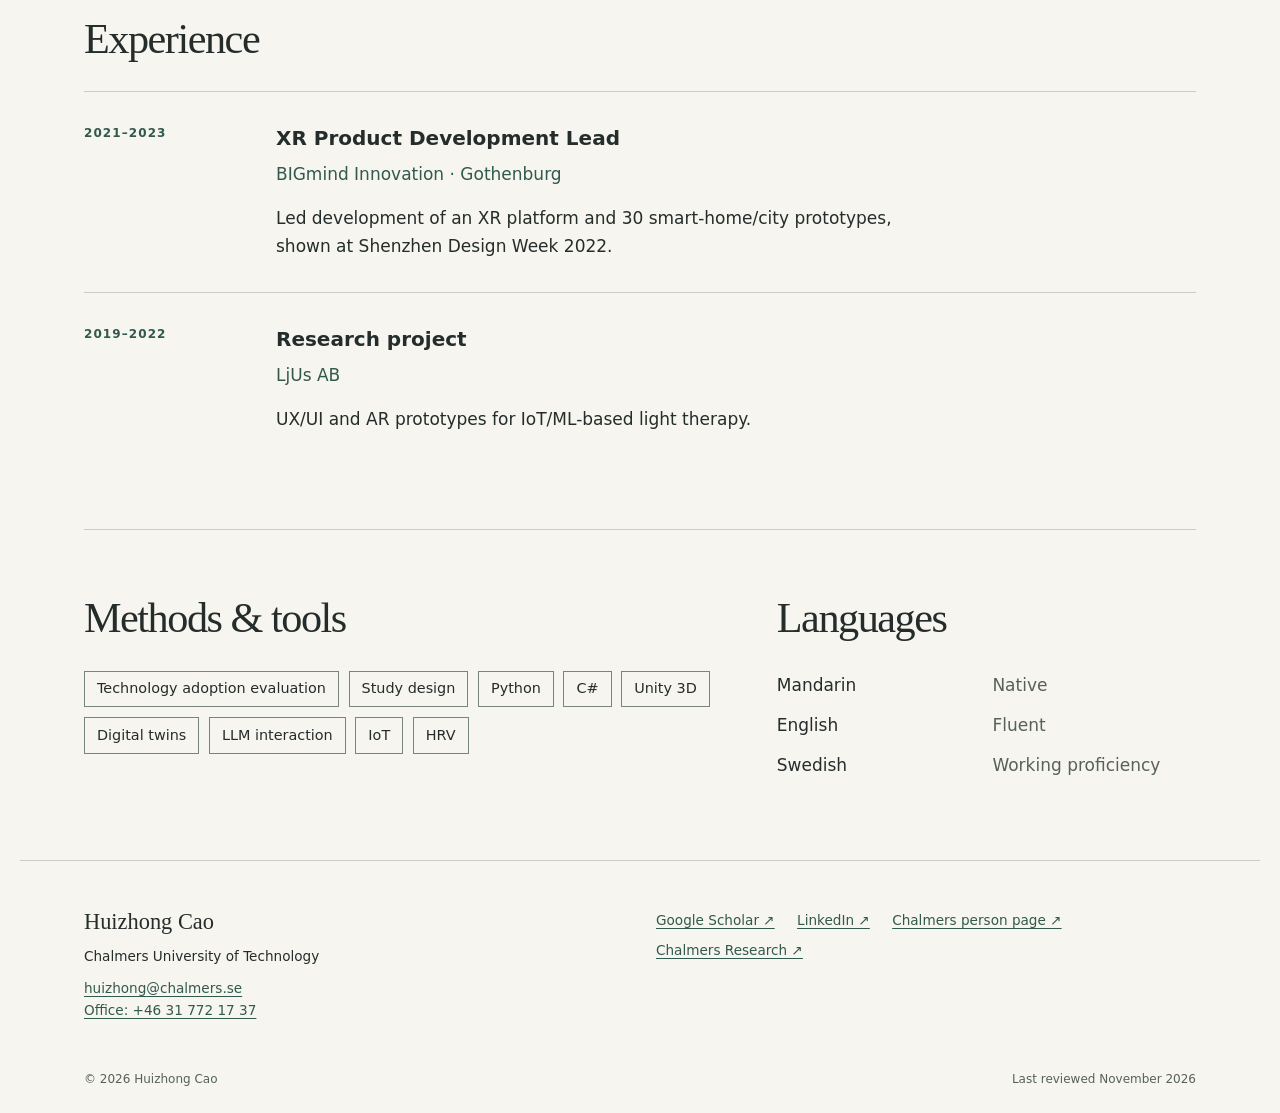
==== commit e229a141: "Expand Education section with university rankings" ====
--- a/cv/index.html
+++ b/cv/index.html
@@ -5,6 +5,30 @@
 <meta content="CV | Huizhong Cao" property="og:title"/><meta content="Huizhong Cao’s academic timeline, education, research and XR development experience, methods and languages." property="og:description"/><meta content="https://diamondcao1996.github.io/cv/" property="og:url"/><meta content="website" property="og:type"/><meta content="https://diamondcao1996.github.io/assets/huizhong-cao.jpg" property="og:image"/><meta content="Portrait of Huizhong Cao" property="og:image:alt"/>
 <link href="/favicon.ico" rel="icon" sizes="32x32"/>
 <link href="/assets/site.css" rel="stylesheet"/><script defer="" src="/assets/site.js"></script><script type="application/ld+json">{"@context": "https://schema.org", "@graph": [{"@type": "Person", "@id": "https://diamondcao1996.github.io/#person", "name": "Huizhong Cao", "url": "https://diamondcao1996.github.io/", "image": "https://diamondcao1996.github.io/assets/huizhong-cao.jpg", "jobTitle": "Doctoral Student, Production Systems, Mechanical Engineering", "affiliation": {"@type": "Organization", "name": "Chalmers University of Technology"}, "email": "mailto:huizhong@chalmers.se", "sameAs": ["https://scholar.google.com/citations?user=7JIwY8oAAAAJ&hl=en", "https://www.linkedin.com/in/huizhongcao/", "https://www.chalmers.se/en/persons/huizhong/", "https://research.chalmers.se/en/person/huizhong"]}, {"@type": "WebSite", "url": "https://diamondcao1996.github.io/", "name": "Huizhong Cao"}]}</script></head>
-<body><a class="skip-link" href="#main">Skip to content</a><header class="site-header"><div class="header-inner"><a class="brand" href="/">Huizhong Cao<span>Research / Chalmers</span></a><button aria-controls="primary-nav" aria-expanded="false" class="menu-toggle" hidden="" type="button">Menu</button><nav aria-label="Main navigation" id="primary-nav"><ul><li><a href="/#about">About</a></li><li><a href="/#research">Research</a></li><li><a href="/#publications">Publications</a></li><li><a href="/#mond">MOND</a></li><li><a href="/#experience">Experience</a></li><li><a href="/#portfolio">Earlier work</a></li><li><a href="/#education">CV / Education</a></li><li><a href="/#contact">Contact</a></li></ul></nav></div></header>
-<main id="main" tabindex="-1"><section class="page-intro"><p class="eyebrow">Curriculum vitae</p><h1>A path through design,<br/>technology &amp; research.</h1><p class="lead">Academic background and experience.</p></section><section class="section"><h2>Education &amp; academic timeline</h2><ol class="timeline"><li class="timeline-entry"><p class="eyebrow">2023–present</p><div><h3>Doctoral Student, Production Systems, Mechanical Engineering</h3><p class="organization">Chalmers University of Technology</p><p>PhD studies in production systems. Licentiate thesis completed in 2025; expected defence in 2027. <a href="https://research.chalmers.se/en/publication/548277">Read the licentiate thesis record →</a></p></div></li><li class="timeline-entry"><p class="eyebrow">2019–2021</p><div><h3>MSc, Sustainable Architecture, Design &amp; Planning</h3><p class="organization">Chalmers University of Technology</p><p>Chalmers IPOET Scholarship.</p></div></li><li class="timeline-entry"><p class="eyebrow">2014–2019</p><div><h3>Bachelor’s Degree, Architecture</h3><p class="organization">Wuhan University</p></div></li></ol></section><section class="section"><h2>Experience</h2><ol class="timeline"><li class="timeline-entry"><p class="eyebrow">2021–2023</p><div><h3>XR Product Development Lead</h3><p class="organization">BIGmind Innovation · Gothenburg</p><p>Led development of an XR platform and 30 smart-home/city prototypes, shown at Shenzhen Design Week 2022.</p></div></li><li class="timeline-entry"><p class="eyebrow">2019–2022</p><div><h3>Research project</h3><p class="organization">LjUs AB</p><p>UX/UI and AR prototypes for IoT/ML-based light therapy.</p></div></li></ol></section><section class="section skills"><div><h2>Methods &amp; tools</h2><ul class="skill-list"><li>Technology adoption evaluation</li><li>Study design</li><li>Python</li><li>C#</li><li>Unity 3D</li><li>Digital twins</li><li>LLM interaction</li><li>IoT</li><li>HRV</li></ul></div><div><h2>Languages</h2><dl><dt>Mandarin</dt><dd>Native</dd><dt>English</dt><dd>Fluent</dd><dt>Swedish</dt><dd>Working proficiency</dd></dl></div></section></main>
+<body><a class="skip-link" href="#main">Skip to content</a><header class="site-header"><div class="header-inner"><a class="brand" href="/">Huizhong Cao<span>Research / Chalmers</span></a><button aria-controls="primary-nav" aria-expanded="false" class="menu-toggle" hidden="" type="button">Menu</button><nav aria-label="Main navigation" id="primary-nav"><ul><li><a href="/#about">About</a></li><li><a href="/#research">Research</a></li><li><a href="/#publications">Publications</a></li><li><a href="/#mond">MOND</a></li><li><a href="/#experience">Experience</a></li><li><a href="/#education">Education</a></li><li><a href="/#portfolio">Earlier work</a></li><li><a href="/#contact">Contact</a></li></ul></nav></div></header>
+<main id="main" tabindex="-1"><section class="page-intro"><p class="eyebrow">Curriculum vitae</p><h1>A path through design,<br/>technology &amp; research.</h1><p class="lead">Academic background and experience.</p></section><section class="section" id="education" tabindex="-1">
+<h2>Education background</h2>
+<p class="prose">From architecture and sustainable design to doctoral research in production systems.</p>
+<ol class="timeline">
+<li class="timeline-entry"><p class="eyebrow">PhD · 2023–present</p><div>
+<h3>Doctoral Student, Production Systems, Mechanical Engineering</h3>
+<p class="organization">Department of Industrial and Materials Science, Chalmers University of Technology</p>
+<p class="muted">QS World University Rankings by Subject 2026, Engineering – Mechanical, Aeronautical & Manufacturing: #57</p>
+<p>Licentiate thesis completed in 2025; expected defence in 2027.</p>
+<p>Licentiate thesis: <a href="https://research.chalmers.se/en/publication/548277">Cognitive Augmentation Technologies: VR, AI and Social Robots for Industry 5.0</a> (IMS-2025-13).</p>
+<p>Prof. Johan Stahre is named as main supervisor in the licentiate thesis acknowledgements. Opponent: Jan Gulliksen (KTH).</p>
+</div></li>
+<li class="timeline-entry"><p class="eyebrow">2019–2021</p><div>
+<h3>MSc, Sustainable Architecture, Design &amp; Planning</h3>
+<p class="organization">Chalmers University of Technology</p>
+<p class="muted">QS World University Rankings by Subject 2026, Architecture & Built Environment: #84</p>
+<p>Chalmers IPOET Scholarship.</p>
+</div></li>
+<li class="timeline-entry"><p class="eyebrow">2014–2019</p><div>
+<h3>Bachelor of Architecture</h3>
+<p class="organization">Wuhan University</p>
+<p class="muted">Academic Ranking of World Universities 2026: #77</p>
+<p>Merit student scholarship.</p>
+</div></li>
+</ol></section><section class="section"><h2>Experience</h2><ol class="timeline"><li class="timeline-entry"><p class="eyebrow">2021–2023</p><div><h3>XR Product Development Lead</h3><p class="organization">BIGmind Innovation · Gothenburg</p><p>Led development of an XR platform and 30 smart-home/city prototypes, shown at Shenzhen Design Week 2022.</p></div></li><li class="timeline-entry"><p class="eyebrow">2019–2022</p><div><h3>Research project</h3><p class="organization">LjUs AB</p><p>UX/UI and AR prototypes for IoT/ML-based light therapy.</p></div></li></ol></section><section class="section skills"><div><h2>Methods &amp; tools</h2><ul class="skill-list"><li>Technology adoption evaluation</li><li>Study design</li><li>Python</li><li>C#</li><li>Unity 3D</li><li>Digital twins</li><li>LLM interaction</li><li>IoT</li><li>HRV</li></ul></div><div><h2>Languages</h2><dl><dt>Mandarin</dt><dd>Native</dd><dt>English</dt><dd>Fluent</dd><dt>Swedish</dt><dd>Working proficiency</dd></dl></div></section></main>
 <footer class="site-footer"><div class="footer-grid"><div><a class="brand" href="/">Huizhong Cao</a><p>Chalmers University of Technology</p><a href="mailto:huizhong@chalmers.se">huizhong@chalmers.se</a><br/><a href="tel:+46317721737">Office: +46 31 772 17 37</a></div><div><ul class="link-list"><li><a href="https://scholar.google.com/citations?user=7JIwY8oAAAAJ&amp;hl=en">Google Scholar ↗</a></li><li><a href="https://www.linkedin.com/in/huizhongcao/">LinkedIn ↗</a></li><li><a href="https://www.chalmers.se/en/persons/huizhong/">Chalmers person page ↗</a></li><li><a href="https://research.chalmers.se/en/person/huizhong">Chalmers Research ↗</a></li></ul></div></div><div class="footer-bottom"><span>© 2026 Huizhong Cao</span><span>Last reviewed November 2026</span></div></footer></body></html>
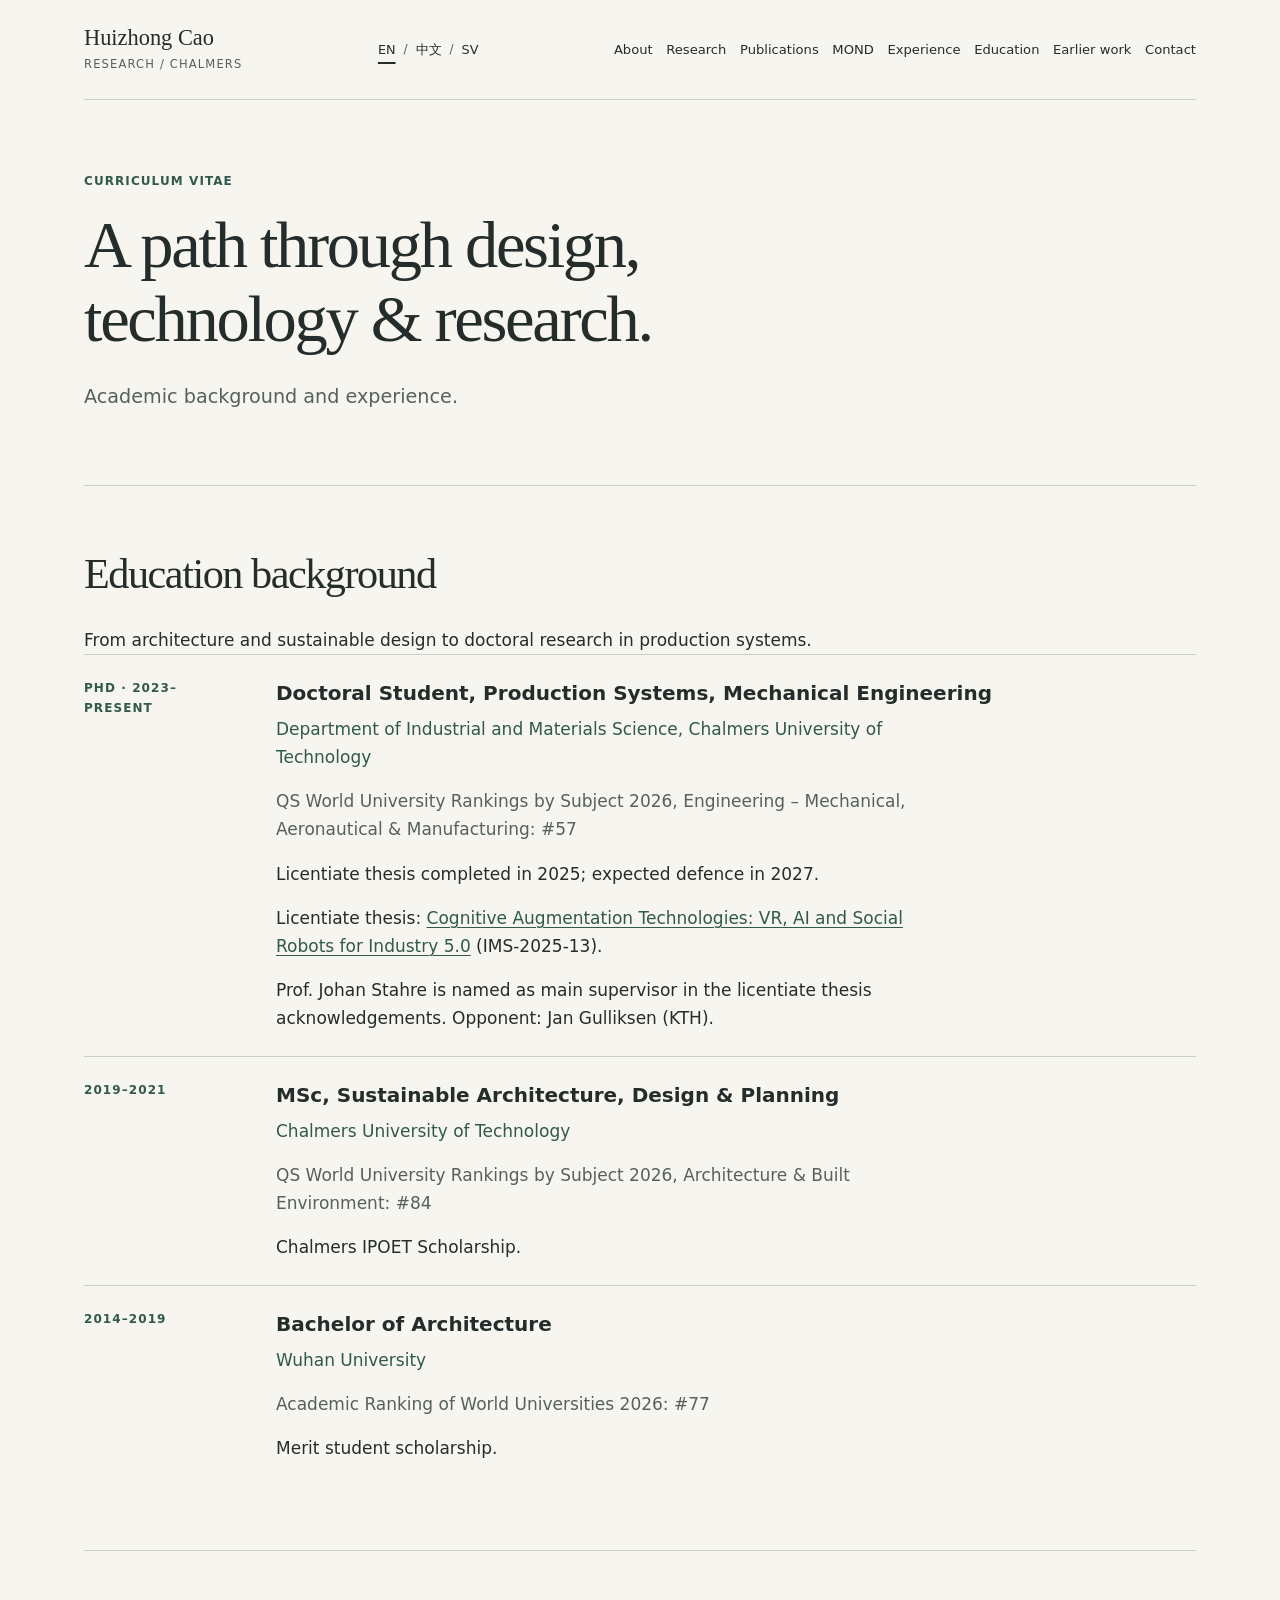
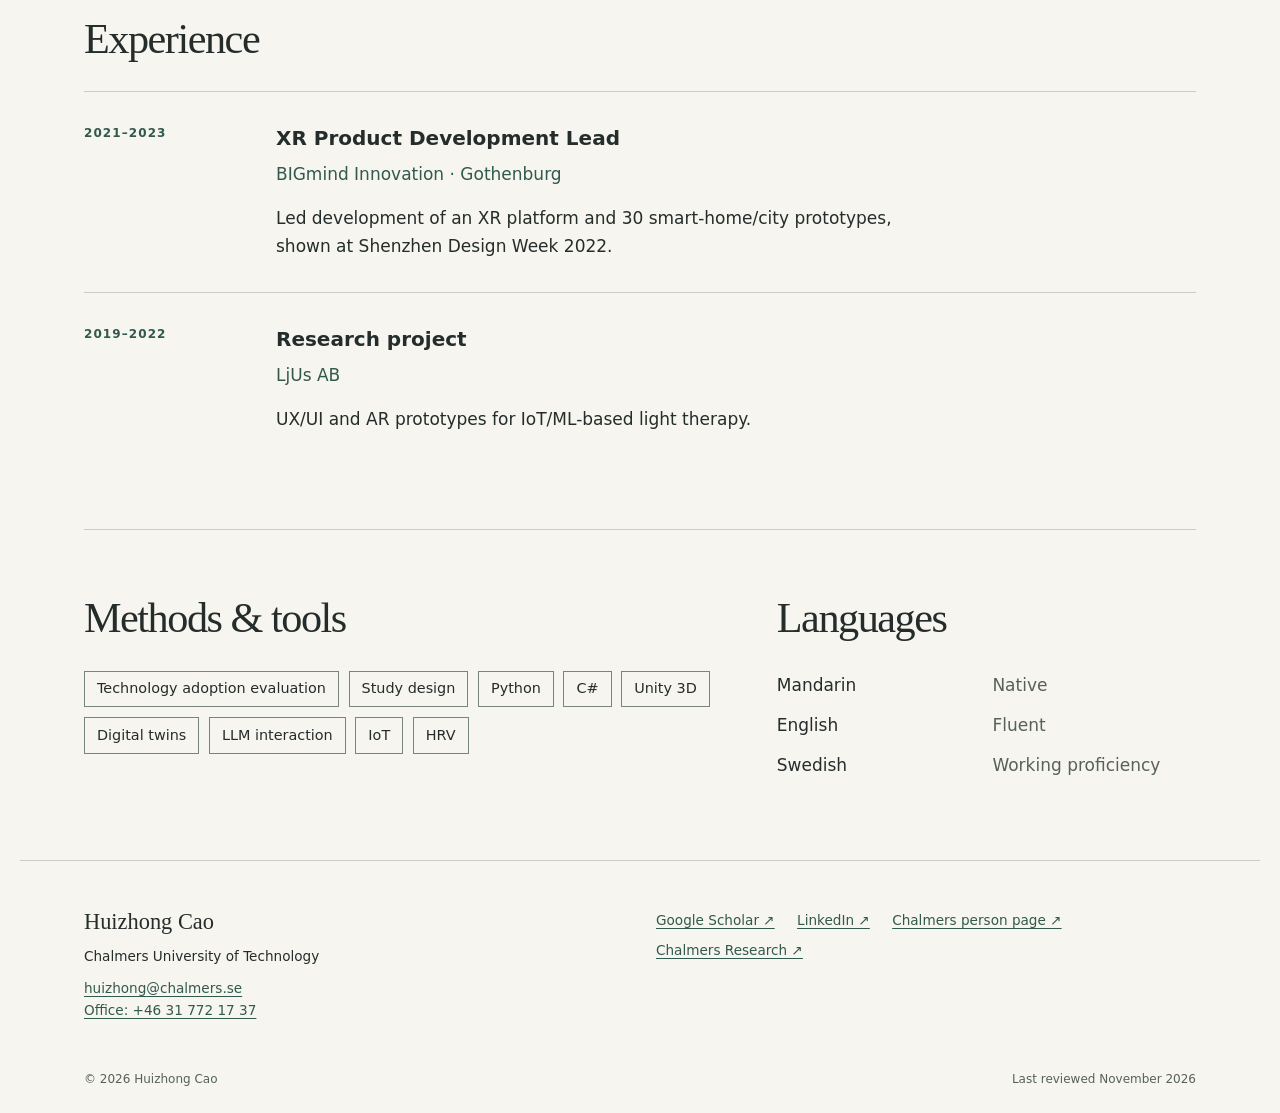
==== commit 6aa9ca20: "Add Chinese and Swedish versions of the site" ====
--- a/cv/index.html
+++ b/cv/index.html
@@ -4,8 +4,10 @@
 <title>CV | Huizhong Cao</title><meta content="Huizhong Cao’s academic timeline, education, research and XR development experience, methods and languages." name="description"/><link href="https://diamondcao1996.github.io/cv/" rel="canonical"/>
 <meta content="CV | Huizhong Cao" property="og:title"/><meta content="Huizhong Cao’s academic timeline, education, research and XR development experience, methods and languages." property="og:description"/><meta content="https://diamondcao1996.github.io/cv/" property="og:url"/><meta content="website" property="og:type"/><meta content="https://diamondcao1996.github.io/assets/huizhong-cao.jpg" property="og:image"/><meta content="Portrait of Huizhong Cao" property="og:image:alt"/>
 <link href="/favicon.ico" rel="icon" sizes="32x32"/>
-<link href="/assets/site.css" rel="stylesheet"/><script defer="" src="/assets/site.js"></script><script type="application/ld+json">{"@context": "https://schema.org", "@graph": [{"@type": "Person", "@id": "https://diamondcao1996.github.io/#person", "name": "Huizhong Cao", "url": "https://diamondcao1996.github.io/", "image": "https://diamondcao1996.github.io/assets/huizhong-cao.jpg", "jobTitle": "Doctoral Student, Production Systems, Mechanical Engineering", "affiliation": {"@type": "Organization", "name": "Chalmers University of Technology"}, "email": "mailto:huizhong@chalmers.se", "sameAs": ["https://scholar.google.com/citations?user=7JIwY8oAAAAJ&hl=en", "https://www.linkedin.com/in/huizhongcao/", "https://www.chalmers.se/en/persons/huizhong/", "https://research.chalmers.se/en/person/huizhong"]}, {"@type": "WebSite", "url": "https://diamondcao1996.github.io/", "name": "Huizhong Cao"}]}</script></head>
-<body><a class="skip-link" href="#main">Skip to content</a><header class="site-header"><div class="header-inner"><a class="brand" href="/">Huizhong Cao<span>Research / Chalmers</span></a><button aria-controls="primary-nav" aria-expanded="false" class="menu-toggle" hidden="" type="button">Menu</button><nav aria-label="Main navigation" id="primary-nav"><ul><li><a href="/#about">About</a></li><li><a href="/#research">Research</a></li><li><a href="/#publications">Publications</a></li><li><a href="/#mond">MOND</a></li><li><a href="/#experience">Experience</a></li><li><a href="/#education">Education</a></li><li><a href="/#portfolio">Earlier work</a></li><li><a href="/#contact">Contact</a></li></ul></nav></div></header>
+<link href="/assets/site.css" rel="stylesheet"/><script defer="" src="/assets/site.js"></script><script type="application/ld+json">{"@context": "https://schema.org", "@graph": [{"@type": "Person", "@id": "https://diamondcao1996.github.io/#person", "name": "Huizhong Cao", "url": "https://diamondcao1996.github.io/", "image": "https://diamondcao1996.github.io/assets/huizhong-cao.jpg", "jobTitle": "Doctoral Student, Production Systems, Mechanical Engineering", "affiliation": {"@type": "Organization", "name": "Chalmers University of Technology"}, "email": "mailto:huizhong@chalmers.se", "sameAs": ["https://scholar.google.com/citations?user=7JIwY8oAAAAJ&hl=en", "https://www.linkedin.com/in/huizhongcao/", "https://www.chalmers.se/en/persons/huizhong/", "https://research.chalmers.se/en/person/huizhong"]}, {"@type": "WebSite", "url": "https://diamondcao1996.github.io/", "name": "Huizhong Cao"}]}</script>
+<link rel="alternate" hreflang="en" href="https://diamondcao1996.github.io/cv/"/><link rel="alternate" hreflang="zh-Hans" href="https://diamondcao1996.github.io/zh/cv/"/><link rel="alternate" hreflang="sv" href="https://diamondcao1996.github.io/sv/cv/"/><link rel="alternate" hreflang="x-default" href="https://diamondcao1996.github.io/cv/"/><meta property="og:locale" content="en_US"/>
+</head>
+<body><a class="skip-link" href="#main">Skip to content</a><header class="site-header"><div class="header-inner"><a class="brand" href="/">Huizhong Cao<span>Research / Chalmers</span></a><button aria-controls="primary-nav" aria-expanded="false" class="menu-toggle" data-label-open="Menu" data-label-close="Close menu" hidden="" type="button">Menu</button><nav class="lang-switcher" aria-label="Language"><a href="/cv/" hreflang="en" lang="en" aria-current="page">EN</a><span aria-hidden="true">/</span><a href="/zh/cv/" hreflang="zh-Hans" lang="zh-Hans">中文</a><span aria-hidden="true">/</span><a href="/sv/cv/" hreflang="sv" lang="sv">SV</a></nav><nav aria-label="Main navigation" id="primary-nav"><ul><li><a href="/#about">About</a></li><li><a href="/#research">Research</a></li><li><a href="/#publications">Publications</a></li><li><a href="/#mond">MOND</a></li><li><a href="/#experience">Experience</a></li><li><a href="/#education">Education</a></li><li><a href="/#portfolio">Earlier work</a></li><li><a href="/#contact">Contact</a></li></ul></nav></div></header>
 <main id="main" tabindex="-1"><section class="page-intro"><p class="eyebrow">Curriculum vitae</p><h1>A path through design,<br/>technology &amp; research.</h1><p class="lead">Academic background and experience.</p></section><section class="section" id="education" tabindex="-1">
 <h2>Education background</h2>
 <p class="prose">From architecture and sustainable design to doctoral research in production systems.</p>
--- a/assets/site.css
+++ b/assets/site.css
@@ -36,3 +36,16 @@
 
 /* Allow the website directory to flow across printed pages. */
 @media print{#websites{break-inside:auto}}
+
+/* The language control stays outside the collapsible primary navigation. */
+.lang-switcher{display:flex;align-items:center;flex-shrink:0;gap:.15rem;white-space:nowrap}
+.lang-switcher a{display:inline-flex;align-items:center;justify-content:center;min-height:44px;padding:.4rem .35rem;font-size:.8rem}
+.lang-switcher span{color:var(--muted);font-size:.75rem}
+.header-inner{column-gap:1rem}
+#primary-nav{min-width:0}
+html[lang="zh-Hans"] body,html[lang="zh-Hans"] .brand span,html[lang="zh-Hans"] .publication-compact h5{font-family:system-ui,"Noto Sans CJK SC","Source Han Sans SC","PingFang SC","Hiragino Sans GB","Microsoft YaHei",sans-serif}
+html[lang="zh-Hans"] :is(h1,h2,h3,h4,h5,.brand,.number,.contact-email){font-family:"Noto Serif CJK SC","Source Han Serif SC","Songti SC","STSong",Georgia,serif;letter-spacing:0}
+html[lang="zh-Hans"] .eyebrow{letter-spacing:.04em}
+@media(min-width:701px) and (max-width:1050px){.header-inner{flex-wrap:wrap;align-items:center}#primary-nav{order:3;max-width:none;width:100%}#primary-nav ul{justify-content:flex-start}.lang-switcher{margin-left:auto}}
+@media(max-width:700px){.header-inner{column-gap:.5rem}.header-inner>.brand{margin-right:auto}.menu-toggle{order:2;font-size:.85rem;padding-inline:.6rem}.lang-switcher{order:1}.lang-switcher a{min-width:36px;min-height:44px;padding-inline:.2rem}#primary-nav{order:3}html[lang="zh-Hans"] .brand span{letter-spacing:0;font-size:.65rem}}
+@media(max-width:480px){html{scroll-padding-top:10rem}.header-inner>.brand{width:100%}.lang-switcher{margin-right:auto}.lang-switcher a{min-width:44px}}
